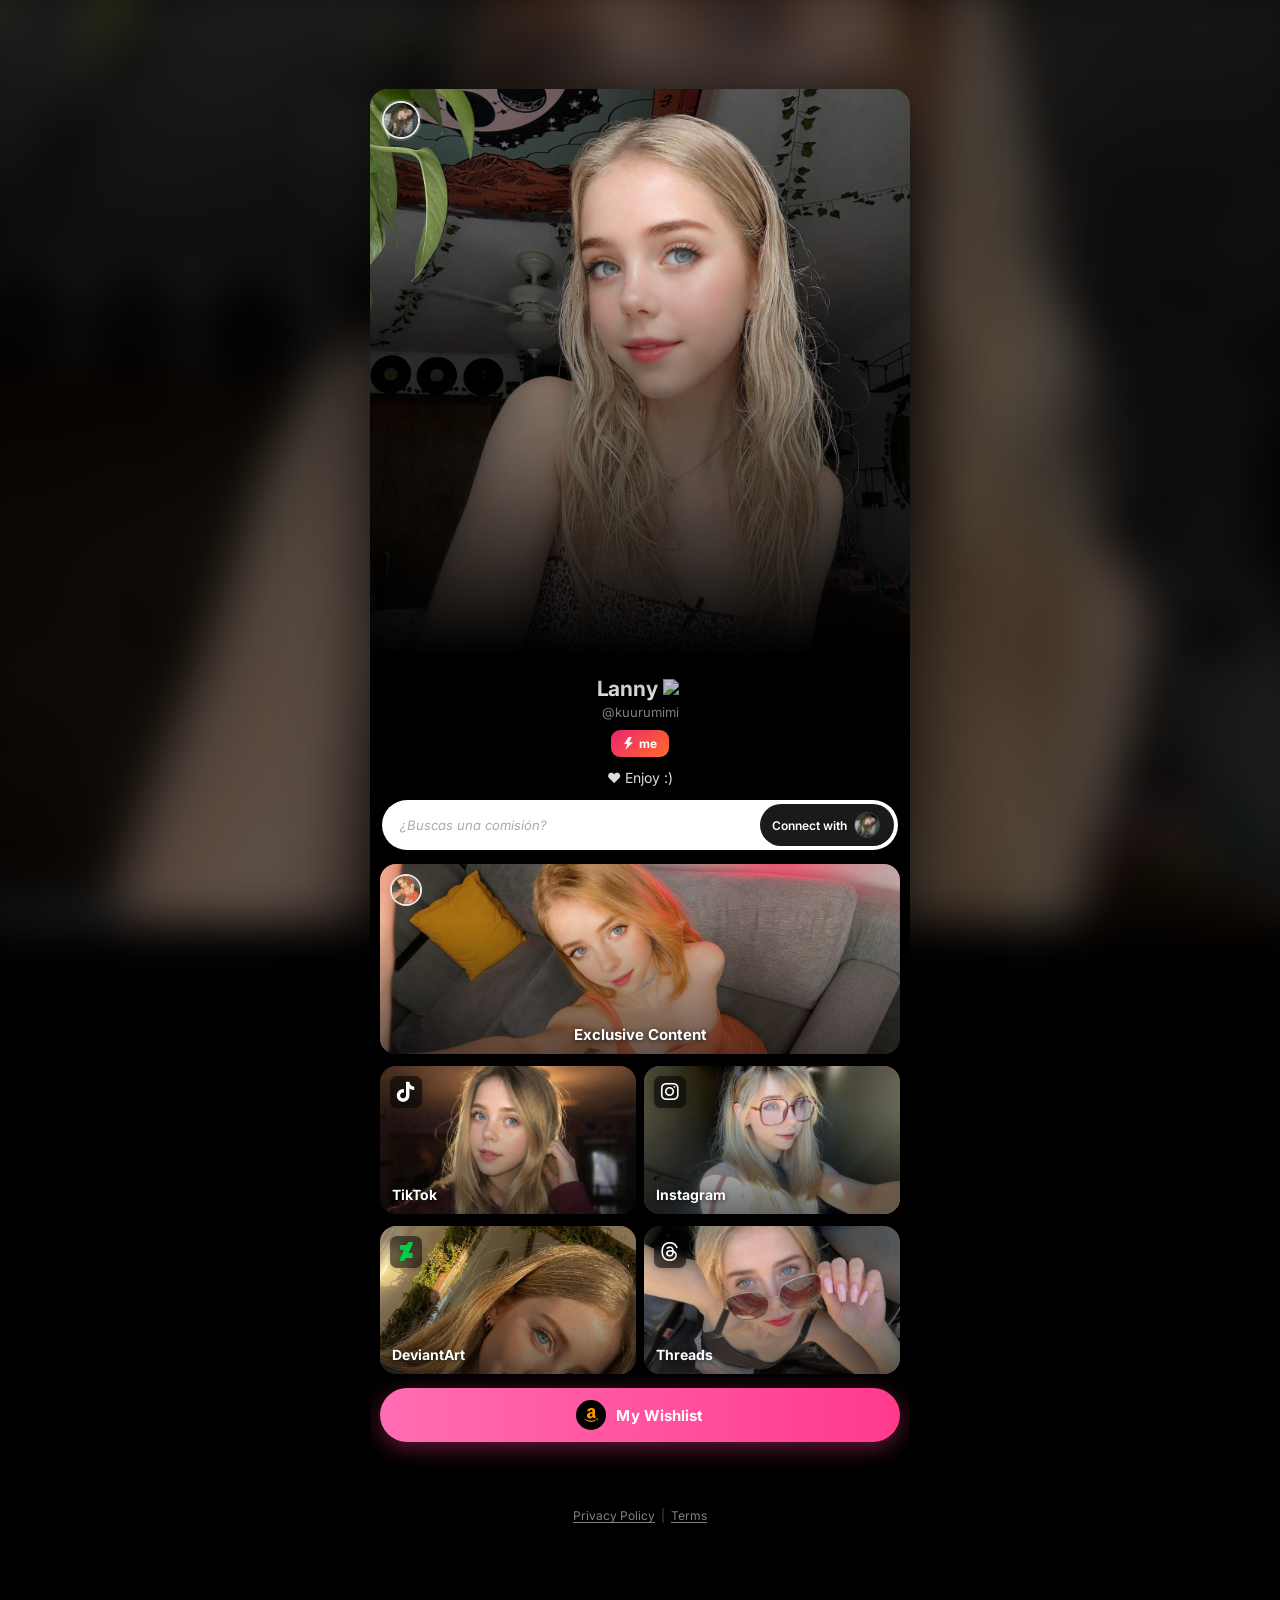
==== index.html @ 18617f61 "f ch" ====
<!DOCTYPE html>
<html lang="en">
<head>
  <meta charset="UTF-8">
  <meta name="viewport" content="width=device-width, initial-scale=1.0, maximum-scale=1.0, user-scalable=no">
  <title>Check out Lanny</title>

  <link rel="preconnect" href="https://fonts.googleapis.com">
  <link rel="preconnect" href="https://fonts.gstatic.com" crossorigin>
  <link href="https://fonts.googleapis.com/css2?family=Inter:wght@400;500;600;700&display=swap" rel="stylesheet">
  
  <link rel="stylesheet" href="https://cdnjs.cloudflare.com/ajax/libs/font-awesome/6.5.1/css/all.min.css"
        integrity="sha512-DTOQO9RWCH3ppGqcWaEA1BIZOC6xxalwEsw9c2QQeAIftl+Vegovlnee1c9QX4TctnWMn13TZye+giMm8e2LwA=="
        crossorigin="anonymous" referrerpolicy="no-referrer">
  
  <link rel="icon" type="image/svg+xml" href="https://link.me/assets/6e5ded28e4b968c64c8536be59b45dc7_2318.svg">
  <link rel="apple-touch-icon" href="https://link.me/assets/6e5ded28e4b968c64c8536be59b45dc7_2318.svg">

  <link rel="stylesheet" href="style.css">

  <!-- Google tag (gtag.js) -->
  <script async src="https://www.googletagmanager.com/gtag/js?id=G-EPFEE543MZ"></script>
  <script>
    window.dataLayer = window.dataLayer || [];
    function gtag(){dataLayer.push(arguments);}
    gtag('js', new Date());

    gtag('config', 'G-EPFEE543MZ');
  </script>
</head>
<body>
  <header class="sticky-header" id="stickyHeader">
    <img class="sticky-header__avatar" src="images/icon1.jpg" alt="Lanny">
    <span class="sticky-header__name">
      Lanny
      <span class="sticky-header__check" aria-label="Verificado">
        <img src="https://link.me/dummy/verify/default.svg" alt="Verified" width="18" height="18">
      </span>
    </span>
  </header>
  <div class="hero" id="hero">
    <img class="hero__img" src="images/main.jpg" alt="Willow"
         onerror="this.style.display='none'">
    <div class="hero__scroll-overlay" id="heroScrollOverlay"></div>
    <div class="hero__bottom-grad"></div>
    <div class="hero__ring-avatar">
      <img src="images/icon1.jpg" alt="" onerror="this.style.display='none'">
    </div>
  </div>
  <main class="page">
    <section class="profile">
      <h1 class="profile__name">
        Lanny
        <span class="profile__verified" aria-label="Verified">
          <img src="https://link.me/dummy/verify/default.svg" alt="Verified" width="20" height="20">
        </span>
      </h1>
      <p class="profile__handle">@kuurumimi</p>
     <div class="profile__platform">
        <svg class="platform__icon" width="11" height="13" viewBox="0 0 11 16" fill="none">
          <path d="M5.5 0L0 8.5H4L1.5 16L11 6.5H6.5L9.5 0H5.5Z" fill="white"/>
        </svg>
        <span>me</span>
      </div>
      <p class="profile__bio">❤️ Enjoy :)</p>
    </section>
    <div class="connect-wrap">
      <div class="connect">
        <span class="connect__input connect__input--label">¿Buscas una comisión?</span>
        <a href="mailto:kuurumimi@gmail.com" class="connect__btn">
          Connect with
          <span class="connect__avatar">
            <img src="images/icon1.jpg" alt="" onerror="this.style.display='none'">
          </span>
        </a>
      </div>
    </div>
    <div class="links">
      <a href="https://www.patreon.com/cw/Kuurumimi" target="_blank" class="card card--banner">
        <img class="card__bg-img" src="images/patreon.jpeg" alt=""
             onerror="this.style.display='none'">
        <span class="card__story-ring">
          <img src="images/patreon.jpeg" alt="" onerror="this.style.display='none'">
        </span>
        <div class="card__grad"></div>
        <span class="card__label card__label--center">Exclusive Content</span>
      </a>
      <div class="grid-row">
        <a href="https://tiktok.com/@kuurumimi" target="_blank" class="card card--grid card--tiktok-bg">
          <img class="card__bg-img" src="images/tiktok.jpg" alt=""
               onerror="this.style.display='none'">
          <div class="card__grad"></div>
          <span class="card__platform-icon">
            <i class="fa-brands fa-tiktok"></i>
          </span>
          <span class="card__label">TikTok</span>
        </a>
        <a href="https://instagram.com/lanzia21" target="_blank" class="card card--grid card--ig-bg">
          <img class="card__bg-img" src="images/instagram.jpg" alt=""
               onerror="this.style.display='none'">
          <div class="card__grad"></div>
          <span class="card__platform-icon">
            <i class="fa-brands fa-instagram"></i>
          </span>
          <span class="card__label">Instagram</span>
        </a>
      </div>
      <div class="grid-row">
        <a href="https://www.deviantart.com/kurumimi21" target="_blank" class="card card--grid card--da-bg">
          <img class="card__bg-img" src="images/deviant.jpg" alt=""
               onerror="this.style.display='none'">
          <div class="card__grad"></div>
          <span class="card__platform-icon">
            <i class="fa-brands fa-deviantart"></i>
          </span>
          <span class="card__label">DeviantArt</span>
        </a>
        <a href="https://www.threads.com/@lannyrvz" target="_blank" class="card card--grid card--th-bg">
          <img class="card__bg-img" src="images/threads.png" alt="imagen threads"
               onerror="this.style.display='none'">
          <div class="card__grad"></div>
          <span class="card__platform-icon">
            <i class="fa-brands fa-threads"></i>
          </span>
          <span class="card__label">Threads</span>
        </a>
      </div>
      <a href="https://www.amazon.com.mx/hz/wishlist/ls/O3JL515ZTUTG?ref_=wl_share" target="_blank" class="card card--wishlist">
        <span class="card__amazon-dot">
          <i class="fa-brands fa-amazon"></i>
        </span>
        My Wishlist
      </a>
    </div>
  </main>
  <footer class="page-footer">
    <div class="page-footer__terms">
      <a href="https://about.link.me/privacypolicy" target="_blank">Privacy Policy</a>
      <span class="page-footer__sep">|</span>
      <a href="https://about.link.me/termsandconditions" target="_blank">Terms</a>
      </div>
  </footer>
  <script src="script.js"></script>
</body>
</html>
---- style.css ----
*, *::before, *::after {
  margin: 0;
  padding: 0;
  box-sizing: border-box;
}

html {
  scroll-behavior: smooth;
  background: #000;
}

body {
  background: #000;
  color: #fff;
  font-family: 'Inter', -apple-system, BlinkMacSystemFont, 'Segoe UI', sans-serif;
  -webkit-font-smoothing: antialiased;
  -moz-osx-font-smoothing: grayscale;
  overflow-x: hidden;
  min-height: 100vh;
}

a {
  text-decoration: none;
  color: inherit;
}

img {
  display: block;
}

.sticky-header {
  position: sticky;
  top: 0;
  z-index: 100;
  display: flex;
  align-items: center;
  gap: 10px;
  padding: 10px 16px;
  background: rgba(0, 0, 0, 0.72);
  backdrop-filter: blur(12px);
  -webkit-backdrop-filter: blur(12px);
  border-bottom: 1px solid rgba(255,255,255,0.06);
  max-width: 540px;
  margin: 0 auto;
  width: 100%;
  
  opacity: 0;
  pointer-events: none;
  transform: translateY(-100%);
  transition: opacity 0.25s ease, transform 0.25s ease;
}

.sticky-header.is-visible {
  opacity: 1;
  pointer-events: auto;
  transform: translateY(0);
}

.sticky-header__avatar {
  width: 36px;
  height: 36px;
  border-radius: 50%;
  object-fit: cover;
  border: 2px solid rgba(255,255,255,0.5);
  flex-shrink: 0;
}

.sticky-header__name {
  font-size: 15px;
  font-weight: 700;
  display: inline-flex;
  align-items: center;
  gap: 5px;
}

.sticky-header__check {
  display: inline-flex;
  align-items: center;
  justify-content: center;
  flex-shrink: 0;
}

.hero {
  position: relative;
  width: 100%;
  max-width: 540px;
  margin: 0 auto;
  
  background: linear-gradient(165deg, #7b5040 0%, #4a2d1e 50%, #2a1810 100%);
  height: 63vh;
  min-height: 340px;
  overflow: hidden;
}

.hero__img {
  position: absolute;
  inset: 0;
  width: 100%;
  height: 100%;
  object-fit: cover;
  object-position: center top;
}

.hero__scroll-overlay {
  position: absolute;
  inset: 0;
  background: #000;
  opacity: 0;
  pointer-events: none;
  z-index: 2;
  will-change: opacity;
}

.hero__bottom-grad {
  position: absolute;
  bottom: 0;
  left: 0;
  right: 0;
  height: 75%;
  background: linear-gradient(to bottom, transparent 0%, rgba(0, 0, 0, 0.7) 70%, #000 100%);
  pointer-events: none;
  z-index: 1;
}

.hero__ring-avatar {
  position: absolute;
  top: 12px;
  left: 12px;
  width: 38px;
  height: 38px;
  border-radius: 50%;
  border: 2.5px solid rgba(255, 255, 255, 0.9);
  overflow: hidden;
  z-index: 3;
  background: #3a2318;
  box-shadow: 0 0 0 2px rgba(255, 255, 255, 0.15);
}

.hero__ring-avatar img {
  width: 100%;
  height: 100%;
  object-fit: cover;
}

.page {
  max-width: 540px;
  margin: 0 auto;
  background: #000;
}

.profile {
  text-align: center;
  padding: 20px 20px 14px;
}

.profile__name {
  font-size: 21px;
  font-weight: 700;
  letter-spacing: -0.3px;
  display: inline-flex;
  align-items: center;
  gap: 6px;
  line-height: 1.2;
}

.profile__verified {
  display: inline-flex;
  align-items: center;
  justify-content: center;
  flex-shrink: 0;
  margin-top: 1px;
}

.profile__handle {
  color: #888;
  font-size: 13px;
  font-weight: 400;
  margin-top: 3px;
}

.profile__platform {
  display: inline-flex;
  align-items: center;
  justify-content: center;
  gap: 5px;
  background: linear-gradient(135deg, #f0266f 0%, #fe6b2b 100%);
  padding: 6px 12px;
  border-radius: 9px;
  font-size: 12px;
  font-weight: 700;
  letter-spacing: 0.3px;
  margin: 10px 0 6px;
  cursor: default;
  user-select: none;
}

.platform__icon {
  opacity: 0.95;
}

.profile__bio {
  font-size: 14px;
  color: #ddd;
  margin-top: 6px;
}

.connect-wrap {
  padding: 0 12px 14px;
}

.connect {
  display: flex;
  align-items: center;
  background: #fff;
  border-radius: 50px;
  height: 50px;
  overflow: hidden;
  box-shadow: 0 2px 14px rgba(0, 0, 0, 0.35);
}

.connect__input {
  flex: 1;
  min-width: 0;
  border: none;
  outline: none;
  background: transparent;
  padding: 0 6px 0 18px;
  font-size: 14px;
  color: #333;
  font-family: inherit;
}

.connect__input--label {
  display: flex;
  align-items: center;
  color: #aaa;
  font-size: 13px;
  font-style: italic;
  pointer-events: none;
  user-select: none;
  white-space: nowrap;
  overflow: hidden;
  text-overflow: ellipsis;
}

.connect__btn {
  display: inline-flex;
  align-items: center;
  gap: 7px;
  background: #1a1a1a;
  color: #fff;
  border: none;
  padding: 0 14px 0 12px;
  height: 42px;
  border-radius: 50px;
  margin: 4px;
  font-size: 12px;
  font-weight: 600;
  font-family: inherit;
  cursor: pointer;
  white-space: nowrap;
  flex-shrink: 0;
  transition: background 0.2s;
}

.connect__btn:hover {
  background: #2a2a2a;
}

.connect__avatar {
  width: 26px;
  height: 26px;
  border-radius: 50%;
  overflow: hidden;
  border: 1.5px solid #444;
  background: #333;
  display: inline-block;
  flex-shrink: 0;
}

.connect__avatar img {
  width: 100%;
  height: 100%;
  object-fit: cover;
}

.links {
  padding: 0 10px 44px;
  display: flex;
  flex-direction: column;
  gap: 12px;
}

.card {
  position: relative;
  display: block;
  overflow: hidden;
  border-radius: 16px;
  color: #fff;
  text-decoration: none;
  -webkit-tap-highlight-color: transparent;
  transition: transform 0.14s ease, opacity 0.14s ease;
}

.card:active {
  transform: scale(0.975);
  opacity: 0.9;
}

.card__bg-img {
  position: absolute;
  inset: 0;
  width: 100%;
  height: 100%;
  object-fit: cover;
  object-position: center top;
}

.card__grad {
  position: absolute;
  inset: 0;
  background: linear-gradient(to bottom, rgba(0,0,0,0) 30%, rgba(0,0,0,0.58) 100%);
  pointer-events: none;
}

.card--banner {
  height: 190px;
  
  background: linear-gradient(160deg, #5c3520 0%, #2c1408 100%);
}

.card__story-ring {
  position: absolute;
  top: 10px;
  left: 10px;
  width: 32px;
  height: 32px;
  border-radius: 50%;
  border: 2px solid rgba(255, 255, 255, 0.9);
  overflow: hidden;
  z-index: 2;
  background: #3a2318;
  display: block;
}

.card__story-ring img {
  width: 100%;
  height: 100%;
  object-fit: cover;
}

.card__label {
  position: absolute;
  bottom: 12px;
  left: 12px;
  font-size: 14px;
  font-weight: 700;
  z-index: 2;
  text-shadow: 0 1px 5px rgba(0, 0, 0, 0.8);
  line-height: 1;
}

.card__label--center {
  left: 50%;
  transform: translateX(-50%);
  white-space: nowrap;
  font-size: 15px;
}

.card--row {
  display: flex;
  align-items: center;
  height: 66px;
  background: #161616;
  border-radius: 14px;
  overflow: hidden;
  padding-right: 16px;
}

.card__row-thumb {
  width: 66px;
  height: 66px;
  flex-shrink: 0;
  overflow: hidden;
  background: #2a1a0e;
  display: block;
}

.card__row-thumb img {
  width: 100%;
  height: 100%;
  object-fit: cover;
}

.card__row-label {
  flex: 1;
  padding-left: 14px;
  font-size: 14px;
  font-weight: 600;
  white-space: nowrap;
  overflow: hidden;
  text-overflow: ellipsis;
}

.grid-row {
  display: grid;
  grid-template-columns: 1fr 1fr;
  gap: 8px;
}

.card--grid {
  height: 148px;
  background: #1a1a1a;
}

.card__platform-icon {
  position: absolute;
  top: 10px;
  left: 10px;
  z-index: 2;
  width: 32px;
  height: 32px;
  border-radius: 7px;
  display: flex;
  align-items: center;
  justify-content: center;
  font-size: 20px;
  line-height: 1;
  color: #fff;
  background: rgba(0, 0, 0, 0.45);
  backdrop-filter: blur(4px);
  -webkit-backdrop-filter: blur(4px);
  filter: drop-shadow(0 1px 3px rgba(0,0,0,0.5));
}

.card--tiktok-bg .card__platform-icon { color: #fff; }
.card--ig-bg .card__platform-icon     { color: #fff; }
.card--da-bg .card__platform-icon     { color: #05CC47; }
.card--th-bg .card__platform-icon     { color: #fff; }

.card--tiktok-bg { background: #161616; }
.card--ig-bg     { background: linear-gradient(135deg, #405DE6 0%, #833AB4 40%, #FD1D1D 80%, #F77737 100%); }
.card--da-bg     { background: #1a2f1a; }
.card--th-bg     { background: #0d0d0d; }

.card__platform-icon--da { color: #05CC47; }
.card__platform-icon--th { color: #fff; }

.card--wishlist {
  display: flex;
  align-items: center;
  justify-content: center;
  gap: 10px;
  height: 54px;
  background: linear-gradient(90deg, #ff6db3 0%, #ff3a8c 100%);
  border-radius: 50px;
  font-size: 15px;
  font-weight: 700;
  color: #fff;
  margin-top: 2px;
  box-shadow: 0 6px 22px rgba(255, 58, 140, 0.38);
  letter-spacing: 0.1px;
}

.card--wishlist:active {
  transform: scale(0.985);
}

.card__amazon-dot {
  width: 30px;
  height: 30px;
  border-radius: 50%;
  background: #000;
  display: inline-flex;
  align-items: center;
  justify-content: center;
  font-size: 16px;
  color: #FF9900;
  flex-shrink: 0;
}

.page-footer {
  max-width: 540px;
  width: 100%;
  margin: 0 auto;
  padding: 18px 0 28px;
  text-align: center;
}

.page-footer__terms {
  display: inline-flex;
  align-items: center;
  gap: 6px;
  font-size: 12px;
  opacity: 0.5;
}

.page-footer__terms a {
  color: #fff;
  text-decoration: underline;
  text-underline-offset: 2px;
}

.page-footer__terms a:hover {
  opacity: 0.8;
}

.page-footer__sep {
  color: #fff;
  opacity: 0.6;
}

@media (min-width: 432px) {
  html {
    background: #000;
  }

  
  body::before {
    content: '';
    position: fixed;
    inset: 0;
    background: url('images/main.jpg') center center / cover no-repeat;
    filter: blur(22px) brightness(0.38) saturate(1.2);
    transform: scale(1.05); 
    z-index: -1;
  }

  body {
    background: transparent;
    display: flex;
    flex-direction: column;
    align-items: center;
    padding: 32px 0 60px;
    min-height: 100vh;
  }

  .sticky-header,
  .hero,
  .page {
    border-radius: 18px;
    overflow: hidden;
  }

  .sticky-header {
    border-radius: 18px 18px 0 0;
    border-bottom: 1px solid rgba(255,255,255,0.08);
  }

  
  .hero {
    border-radius: 18px 18px 0 0;
  }

  .page {
    border-radius: 0 0 18px 18px;
    box-shadow: none;
  }

  
  body > .sticky-header,
  body > .hero,
  body > main.page {
    width: 100%;
    max-width: 540px;
    box-shadow: 0 0 80px rgba(0, 0, 0, 0.9);
  }
}
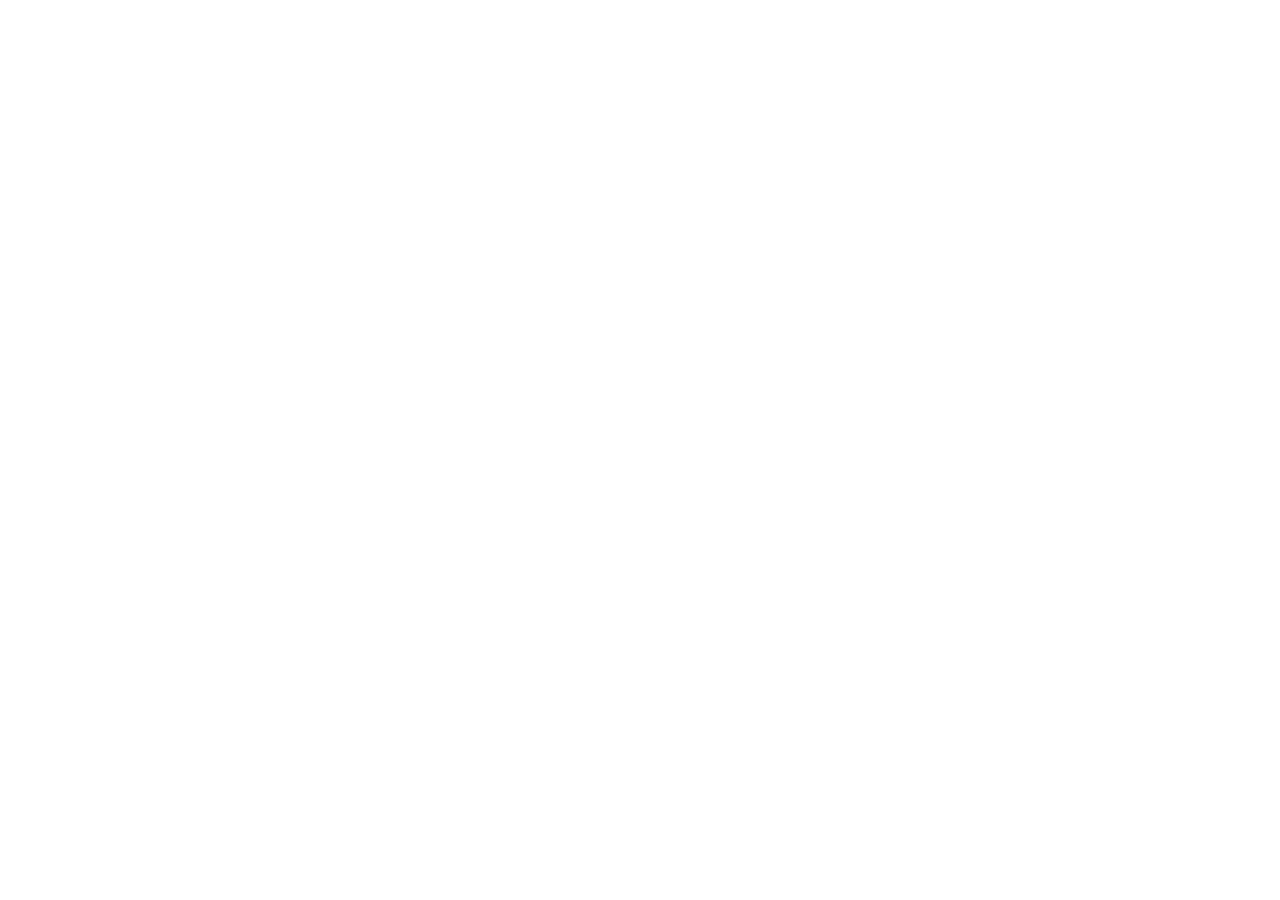
==== commit 6a0ad2c3: "comit to Kuurumimi" ====
--- a/index.html
+++ b/index.html
@@ -1,145 +1,13 @@
-<!DOCTYPE html>
-<html lang="en">
-<head>
-  <meta charset="UTF-8">
-  <meta name="viewport" content="width=device-width, initial-scale=1.0, maximum-scale=1.0, user-scalable=no">
-  <title>Check out Lanny</title>
-
-  <link rel="preconnect" href="https://fonts.googleapis.com">
-  <link rel="preconnect" href="https://fonts.gstatic.com" crossorigin>
-  <link href="https://fonts.googleapis.com/css2?family=Inter:wght@400;500;600;700&display=swap" rel="stylesheet">
-  
-  <link rel="stylesheet" href="https://cdnjs.cloudflare.com/ajax/libs/font-awesome/6.5.1/css/all.min.css"
-        integrity="sha512-DTOQO9RWCH3ppGqcWaEA1BIZOC6xxalwEsw9c2QQeAIftl+Vegovlnee1c9QX4TctnWMn13TZye+giMm8e2LwA=="
-        crossorigin="anonymous" referrerpolicy="no-referrer">
-  
-  <link rel="icon" type="image/svg+xml" href="https://link.me/assets/6e5ded28e4b968c64c8536be59b45dc7_2318.svg">
-  <link rel="apple-touch-icon" href="https://link.me/assets/6e5ded28e4b968c64c8536be59b45dc7_2318.svg">
-
-  <link rel="stylesheet" href="style.css">
-
-  <!-- Google tag (gtag.js) -->
-  <script async src="https://www.googletagmanager.com/gtag/js?id=G-EPFEE543MZ"></script>
-  <script>
-    window.dataLayer = window.dataLayer || [];
-    function gtag(){dataLayer.push(arguments);}
-    gtag('js', new Date());
-
-    gtag('config', 'G-EPFEE543MZ');
-  </script>
-</head>
-<body>
-  <header class="sticky-header" id="stickyHeader">
-    <img class="sticky-header__avatar" src="images/icon1.jpg" alt="Lanny">
-    <span class="sticky-header__name">
-      Lanny
-      <span class="sticky-header__check" aria-label="Verificado">
-        <img src="https://link.me/dummy/verify/default.svg" alt="Verified" width="18" height="18">
-      </span>
-    </span>
-  </header>
-  <div class="hero" id="hero">
-    <img class="hero__img" src="images/main.jpg" alt="Willow"
-         onerror="this.style.display='none'">
-    <div class="hero__scroll-overlay" id="heroScrollOverlay"></div>
-    <div class="hero__bottom-grad"></div>
-    <div class="hero__ring-avatar">
-      <img src="images/icon1.jpg" alt="" onerror="this.style.display='none'">
-    </div>
-  </div>
-  <main class="page">
-    <section class="profile">
-      <h1 class="profile__name">
-        Lanny
-        <span class="profile__verified" aria-label="Verified">
-          <img src="https://link.me/dummy/verify/default.svg" alt="Verified" width="20" height="20">
-        </span>
-      </h1>
-      <p class="profile__handle">@kuurumimi</p>
-     <div class="profile__platform">
-        <svg class="platform__icon" width="11" height="13" viewBox="0 0 11 16" fill="none">
-          <path d="M5.5 0L0 8.5H4L1.5 16L11 6.5H6.5L9.5 0H5.5Z" fill="white"/>
-        </svg>
-        <span>me</span>
-      </div>
-      <p class="profile__bio">❤️ Enjoy :)</p>
-    </section>
-    <div class="connect-wrap">
-      <div class="connect">
-        <span class="connect__input connect__input--label">¿Buscas una comisión?</span>
-        <a href="mailto:kuurumimi@gmail.com" class="connect__btn">
-          Connect with
-          <span class="connect__avatar">
-            <img src="images/icon1.jpg" alt="" onerror="this.style.display='none'">
-          </span>
-        </a>
-      </div>
-    </div>
-    <div class="links">
-      <a href="https://www.patreon.com/cw/Kuurumimi" target="_blank" class="card card--banner">
-        <img class="card__bg-img" src="images/patreon.jpeg" alt=""
-             onerror="this.style.display='none'">
-        <span class="card__story-ring">
-          <img src="images/patreon.jpeg" alt="" onerror="this.style.display='none'">
-        </span>
-        <div class="card__grad"></div>
-        <span class="card__label card__label--center">Exclusive Content</span>
-      </a>
-      <div class="grid-row">
-        <a href="https://tiktok.com/@kuurumimi" target="_blank" class="card card--grid card--tiktok-bg">
-          <img class="card__bg-img" src="images/tiktok.jpg" alt=""
-               onerror="this.style.display='none'">
-          <div class="card__grad"></div>
-          <span class="card__platform-icon">
-            <i class="fa-brands fa-tiktok"></i>
-          </span>
-          <span class="card__label">TikTok</span>
-        </a>
-        <a href="https://instagram.com/lanzia21" target="_blank" class="card card--grid card--ig-bg">
-          <img class="card__bg-img" src="images/instagram.jpg" alt=""
-               onerror="this.style.display='none'">
-          <div class="card__grad"></div>
-          <span class="card__platform-icon">
-            <i class="fa-brands fa-instagram"></i>
-          </span>
-          <span class="card__label">Instagram</span>
-        </a>
-      </div>
-      <div class="grid-row">
-        <a href="https://www.deviantart.com/kurumimi21" target="_blank" class="card card--grid card--da-bg">
-          <img class="card__bg-img" src="images/deviant.jpg" alt=""
-               onerror="this.style.display='none'">
-          <div class="card__grad"></div>
-          <span class="card__platform-icon">
-            <i class="fa-brands fa-deviantart"></i>
-          </span>
-          <span class="card__label">DeviantArt</span>
-        </a>
-        <a href="https://www.threads.com/@lannyrvz" target="_blank" class="card card--grid card--th-bg">
-          <img class="card__bg-img" src="images/threads.png" alt="imagen threads"
-               onerror="this.style.display='none'">
-          <div class="card__grad"></div>
-          <span class="card__platform-icon">
-            <i class="fa-brands fa-threads"></i>
-          </span>
-          <span class="card__label">Threads</span>
-        </a>
-      </div>
-      <a href="https://www.amazon.com.mx/hz/wishlist/ls/O3JL515ZTUTG?ref_=wl_share" target="_blank" class="card card--wishlist">
-        <span class="card__amazon-dot">
-          <i class="fa-brands fa-amazon"></i>
-        </span>
-        My Wishlist
-      </a>
-    </div>
-  </main>
-  <footer class="page-footer">
-    <div class="page-footer__terms">
-      <a href="https://about.link.me/privacypolicy" target="_blank">Privacy Policy</a>
-      <span class="page-footer__sep">|</span>
-      <a href="https://about.link.me/termsandconditions" target="_blank">Terms</a>
-      </div>
-  </footer>
-  <script src="script.js"></script>
-</body>
-</html>
+<!DOCTYPE html>
+<html lang="en">
+<head>
+  <meta charset="UTF-8">
+  <meta http-equiv="refresh" content="0; url=https://link.me">
+  <link rel="canonical" href="https://link.me">
+  <title>Redirecting...</title>
+</head>
+<body>
+  <script>window.location.replace("https://link.me");</script>
+  <noscript><a href="https://link.me">Click here to continue</a></noscript>
+</body>
+</html>
